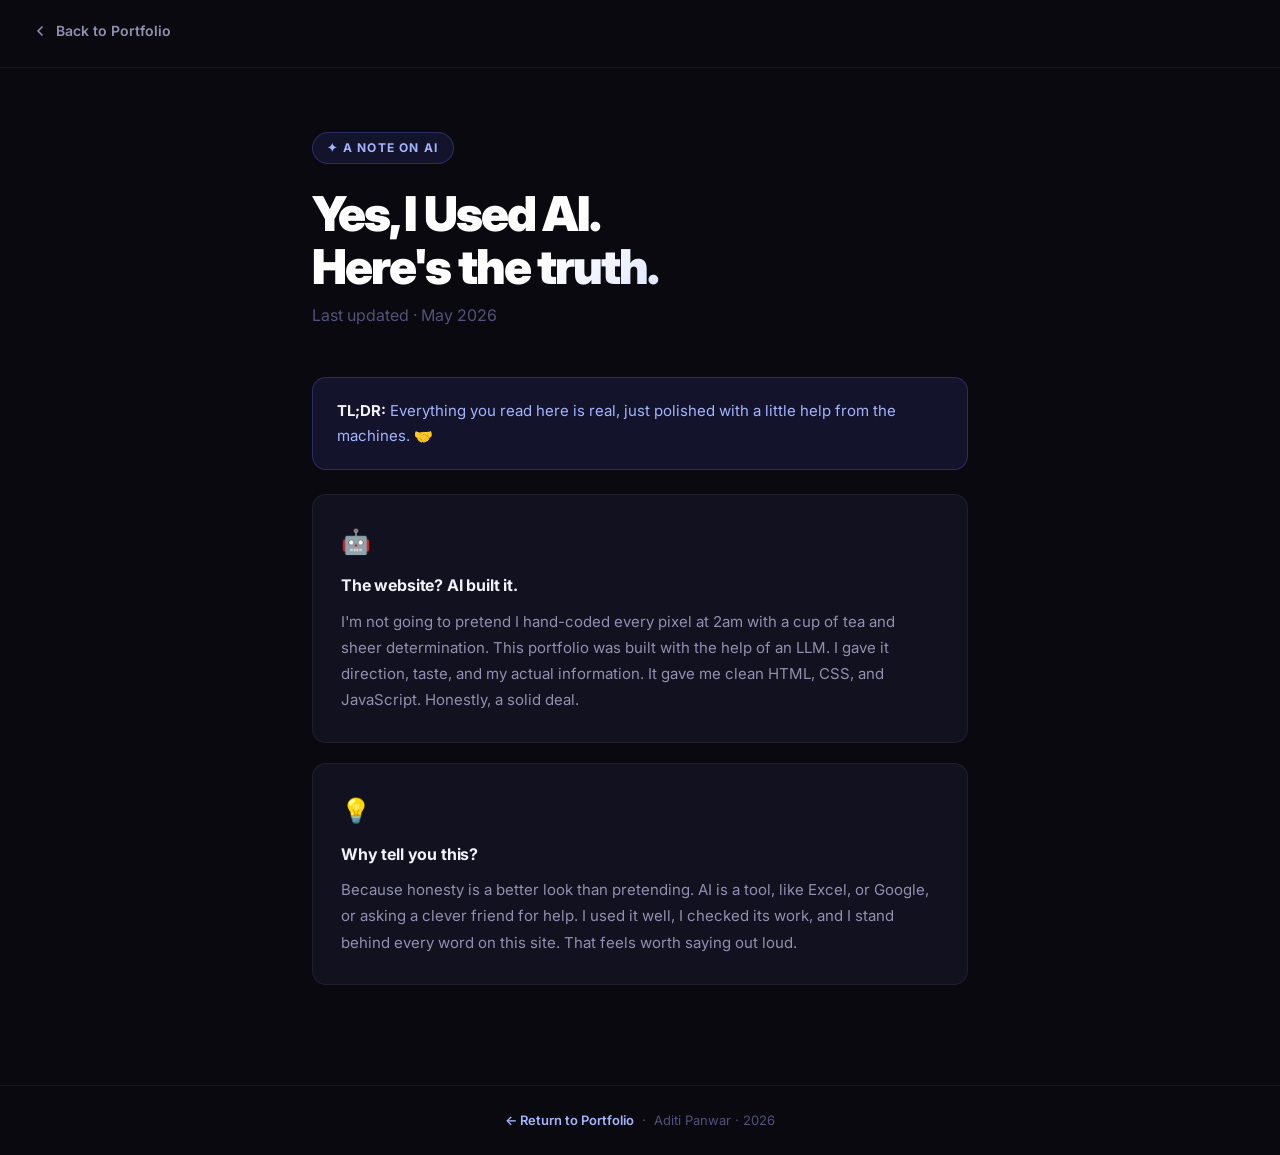
==== ai_disclaimer.html @ 4c5a3651 "feat: personalize portfolio content, branding, and visual polish - apply sage-green premium redesign" ====
<!DOCTYPE html>
<html lang="en">
<head>
  <meta charset="UTF-8" />
  <meta name="viewport" content="width=device-width, initial-scale=1.0" />
  <title>AI Disclaimer — Aditi Panwar</title>
  <meta name="description" content="AI usage disclaimer for Aditi Panwar's personal portfolio website." />
  <link rel="preconnect" href="https://fonts.googleapis.com" />
  <link rel="preconnect" href="https://fonts.gstatic.com" crossorigin />
  <link href="https://fonts.googleapis.com/css2?family=Inter:wght@300;400;500;600;700;800&display=swap" rel="stylesheet" />
  <style>
    *, *::before, *::after { box-sizing: border-box; margin: 0; padding: 0; }

    :root {
      --bg:           #09090f;
      --bg-card:      #111120;
      --bg-raised:    #181830;
      --accent:       #6366f1;
      --accent-light: #a5b4fc;
      --accent-dim:   rgba(99,102,241,0.12);
      --accent-border:rgba(99,102,241,0.30);
      --text-primary: #f1f1f8;
      --text-secondary:#9090b0;
      --text-muted:   #52527a;
      --border:       rgba(255,255,255,0.06);
      --radius:       14px;
      --ease:         cubic-bezier(0.4, 0, 0.2, 1);
    }

    html { scroll-behavior: smooth; }

    body {
      font-family: 'Inter', -apple-system, BlinkMacSystemFont, sans-serif;
      background: var(--bg);
      color: var(--text-primary);
      line-height: 1.6;
      min-height: 100vh;
      display: flex;
      flex-direction: column;
      -webkit-font-smoothing: antialiased;
    }

    /* Back link bar */
    .topbar {
      padding: 1.25rem 2rem;
      border-bottom: 1px solid var(--border);
    }
    .back-link {
      display: inline-flex;
      align-items: center;
      gap: 0.5rem;
      font-size: 0.875rem;
      font-weight: 600;
      color: var(--text-secondary);
      text-decoration: none;
      transition: color 0.25s var(--ease);
    }
    .back-link:hover { color: var(--accent-light); }
    .back-link svg { transition: transform 0.25s var(--ease); }
    .back-link:hover svg { transform: translateX(-3px); }

    /* Main content */
    main {
      flex: 1;
      max-width: 720px;
      margin: 0 auto;
      padding: 4rem 2rem 5rem;
      width: 100%;
    }

    /* Badge */
    .ai-badge {
      display: inline-flex;
      align-items: center;
      gap: 0.5rem;
      padding: 0.35rem 0.9rem;
      border-radius: 99px;
      font-size: 0.75rem;
      font-weight: 700;
      letter-spacing: 0.1em;
      text-transform: uppercase;
      background: var(--accent-dim);
      color: var(--accent-light);
      border: 1px solid var(--accent-border);
      margin-bottom: 1.5rem;
    }

    h1 {
      font-size: clamp(2rem, 5vw, 3rem);
      font-weight: 900;
      letter-spacing: -0.04em;
      line-height: 1.1;
      margin-bottom: 0.6rem;
      background: linear-gradient(140deg, #fff 40%, var(--accent-light) 100%);
      -webkit-background-clip: text;
      -webkit-text-fill-color: transparent;
      background-clip: text;
    }

    .subtitle {
      font-size: 1rem;
      color: var(--text-muted);
      margin-bottom: 3rem;
    }

    /* Cards */
    .card {
      background: var(--bg-card);
      border: 1px solid var(--border);
      border-radius: var(--radius);
      padding: 1.75rem;
      margin-bottom: 1.25rem;
      transition: border-color 0.3s var(--ease);
    }
    .card:hover { border-color: var(--accent-border); }

    .card-icon {
      font-size: 1.5rem;
      margin-bottom: 0.75rem;
    }

    .card h2 {
      font-size: 1rem;
      font-weight: 700;
      color: var(--text-primary);
      letter-spacing: -0.01em;
      margin-bottom: 0.6rem;
    }

    .card p {
      font-size: 0.9375rem;
      color: var(--text-secondary);
      line-height: 1.75;
    }

    /* Summary box */
    .summary {
      background: var(--accent-dim);
      border: 1px solid var(--accent-border);
      border-radius: var(--radius);
      padding: 1.25rem 1.5rem;
      margin-top: 2rem;
      margin-bottom: 1.5rem;
      font-size: 0.9375rem;
      color: var(--accent-light);
      line-height: 1.7;
    }
    .summary strong { color: var(--text-primary); }

    /* Footer */
    footer {
      text-align: center;
      padding: 1.5rem 2rem;
      border-top: 1px solid var(--border);
      font-size: 0.8125rem;
      color: var(--text-muted);
    }
    footer a {
      color: var(--accent-light);
      text-decoration: none;
      font-weight: 600;
    }
    footer a:hover { text-decoration: underline; }

    @media (max-width: 480px) {
      main { padding: 2.5rem 1.25rem 4rem; }
    }
  </style>
</head>
<body>

  <div class="topbar">
    <a href="index.html" class="back-link" aria-label="Back to portfolio">
      <svg xmlns="http://www.w3.org/2000/svg" width="16" height="16" viewBox="0 0 24 24" fill="none"
           stroke="currentColor" stroke-width="2.5" stroke-linecap="round" stroke-linejoin="round" aria-hidden="true">
        <polyline points="15 18 9 12 15 6"/>
      </svg>
      Back to Portfolio
    </a>
  </div>

  <main>
    <div class="ai-badge">
      ✦ A note on AI
    </div>

    <h1>Yes, I Used AI.<br/>Here's the truth.</h1>
    <p class="subtitle">Last updated · May 2026</p>

    <div class="summary">
      <strong>TL;DR:</strong> Everything you read here is real, just polished with a little help from the machines. 🤝
    </div>

    <div class="card">
      <div class="card-icon">🤖</div>
      <h2>The website? AI built it.</h2>
      <p>
        I'm not going to pretend I hand-coded every pixel at 2am with a cup of tea and sheer determination.
        This portfolio was built with the help of an LLM. I gave it direction, taste, and my actual information.
        It gave me clean HTML, CSS, and JavaScript. Honestly, a solid deal.
      </p>
    </div>

    <div class="card">
      <div class="card-icon">💡</div>
      <h2>Why tell you this?</h2>
      <p>
        Because honesty is a better look than pretending.
        AI is a tool, like Excel, or Google, or asking a clever friend for help.
        I used it well, I checked its work, and I stand behind every word on this site.
        That feels worth saying out loud.
      </p>
    </div>
  </main>

  <footer>
    <p>
      <a href="index.html">← Return to Portfolio</a>
      &nbsp;·&nbsp;
      Aditi Panwar · <span id="year"></span>
    </p>
  </footer>

  <script>
    const y = document.getElementById('year');
    if (y) y.textContent = new Date().getFullYear();
  </script>

</body>
</html>
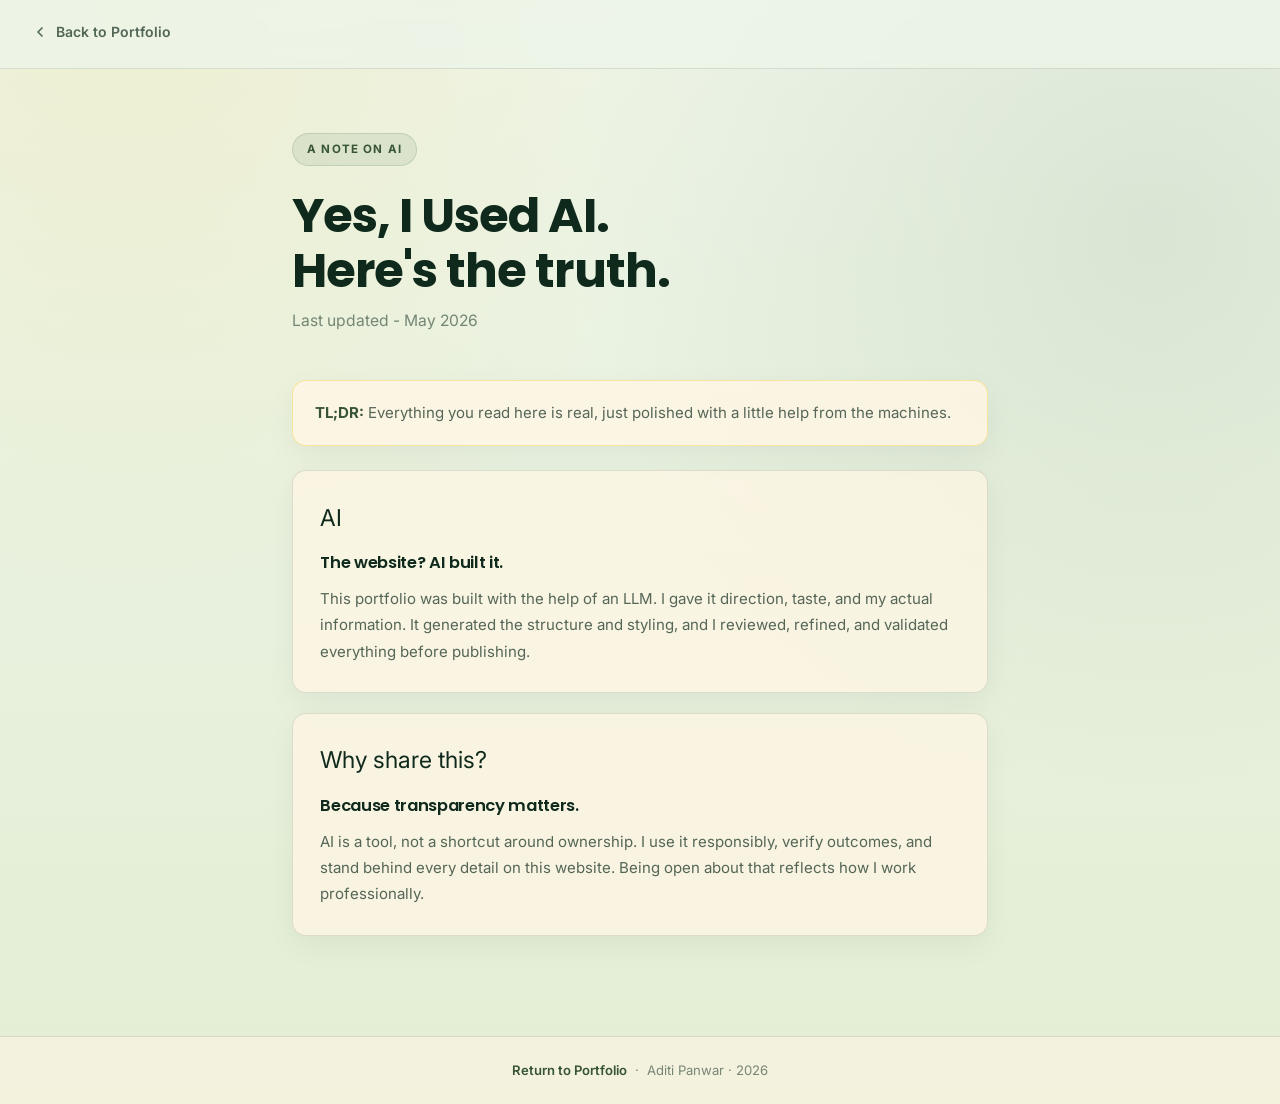
==== commit 1676c382: "fix(css): restore clear section alternation and separate Education/Skills visually enforce alternati" ====
--- a/ai_disclaimer.html
+++ b/ai_disclaimer.html
@@ -3,48 +3,60 @@
 <head>
   <meta charset="UTF-8" />
   <meta name="viewport" content="width=device-width, initial-scale=1.0" />
-  <title>AI Disclaimer — Aditi Panwar</title>
+  <title>AI Disclaimer - Aditi Panwar</title>
   <meta name="description" content="AI usage disclaimer for Aditi Panwar's personal portfolio website." />
   <link rel="preconnect" href="https://fonts.googleapis.com" />
   <link rel="preconnect" href="https://fonts.gstatic.com" crossorigin />
-  <link href="https://fonts.googleapis.com/css2?family=Inter:wght@300;400;500;600;700;800&display=swap" rel="stylesheet" />
+  <link href="https://fonts.googleapis.com/css2?family=Inter:wght@400;500;600;700&family=Poppins:wght@500;600;700&display=swap" rel="stylesheet" />
   <style>
     *, *::before, *::after { box-sizing: border-box; margin: 0; padding: 0; }
 
     :root {
-      --bg:           #09090f;
-      --bg-card:      #111120;
-      --bg-raised:    #181830;
-      --accent:       #6366f1;
-      --accent-light: #a5b4fc;
-      --accent-dim:   rgba(99,102,241,0.12);
-      --accent-border:rgba(99,102,241,0.30);
-      --text-primary: #f1f1f8;
-      --text-secondary:#9090b0;
-      --text-muted:   #52527a;
-      --border:       rgba(255,255,255,0.06);
-      --radius:       14px;
-      --ease:         cubic-bezier(0.4, 0, 0.2, 1);
+      --bg: #EEF5E9;
+      --bg-sage: #E3EED4;
+      --bg-cream: #FFF6E5;
+      --primary: #6B9071;
+      --accent: #375534;
+      --warm: #F4D35E;
+      --text-primary: #0F2A1D;
+      --text-secondary: rgba(15, 42, 29, 0.70);
+      --text-muted: rgba(15, 42, 29, 0.54);
+      --border: rgba(15, 42, 29, 0.12);
+      --radius: 14px;
+      --shadow: 0 10px 30px rgba(0, 0, 0, 0.05);
+      --ease: cubic-bezier(0.4, 0, 0.2, 1);
     }
 
     html { scroll-behavior: smooth; }
 
     body {
-      font-family: 'Inter', -apple-system, BlinkMacSystemFont, sans-serif;
-      background: var(--bg);
+      font-family: 'Inter', -apple-system, BlinkMacSystemFont, 'Segoe UI', sans-serif;
       color: var(--text-primary);
-      line-height: 1.6;
+      line-height: 1.7;
       min-height: 100vh;
       display: flex;
       flex-direction: column;
+      background:
+        radial-gradient(circle at 10% 0%, rgba(244, 211, 94, 0.16), transparent 38%),
+        radial-gradient(circle at 90% 20%, rgba(107, 144, 113, 0.14), transparent 40%),
+        linear-gradient(180deg, var(--bg), var(--bg-sage));
       -webkit-font-smoothing: antialiased;
     }
 
-    /* Back link bar */
+    h1, h2 {
+      font-family: 'Poppins', 'DM Sans', -apple-system, BlinkMacSystemFont, 'Segoe UI', sans-serif;
+      letter-spacing: -0.02em;
+      color: var(--text-primary);
+    }
+
     .topbar {
       padding: 1.25rem 2rem;
       border-bottom: 1px solid var(--border);
-    }
+      background: rgba(238, 245, 233, 0.78);
+      backdrop-filter: blur(8px);
+      -webkit-backdrop-filter: blur(8px);
+    }
+
     .back-link {
       display: inline-flex;
       align-items: center;
@@ -53,117 +65,131 @@
       font-weight: 600;
       color: var(--text-secondary);
       text-decoration: none;
-      transition: color 0.25s var(--ease);
-    }
-    .back-link:hover { color: var(--accent-light); }
-    .back-link svg { transition: transform 0.25s var(--ease); }
+      transition: all 0.3s var(--ease);
+    }
+
+    .back-link:hover { color: var(--accent); }
+    .back-link svg { transition: transform 0.3s var(--ease); }
     .back-link:hover svg { transform: translateX(-3px); }
 
-    /* Main content */
     main {
       flex: 1;
-      max-width: 720px;
+      max-width: 760px;
+      width: 100%;
       margin: 0 auto;
       padding: 4rem 2rem 5rem;
-      width: 100%;
-    }
-
-    /* Badge */
+    }
+
     .ai-badge {
       display: inline-flex;
       align-items: center;
-      gap: 0.5rem;
-      padding: 0.35rem 0.9rem;
-      border-radius: 99px;
-      font-size: 0.75rem;
+      gap: 0.45rem;
+      padding: 0.35rem 0.88rem;
+      border-radius: 999px;
+      font-size: 0.72rem;
       font-weight: 700;
       letter-spacing: 0.1em;
       text-transform: uppercase;
-      background: var(--accent-dim);
-      color: var(--accent-light);
-      border: 1px solid var(--accent-border);
-      margin-bottom: 1.5rem;
+      color: var(--accent);
+      background: rgba(107, 144, 113, 0.14);
+      border: 1px solid rgba(107, 144, 113, 0.24);
+      margin-bottom: 1.4rem;
     }
 
     h1 {
       font-size: clamp(2rem, 5vw, 3rem);
-      font-weight: 900;
-      letter-spacing: -0.04em;
-      line-height: 1.1;
+      font-weight: 650;
+      line-height: 1.15;
       margin-bottom: 0.6rem;
-      background: linear-gradient(140deg, #fff 40%, var(--accent-light) 100%);
-      -webkit-background-clip: text;
-      -webkit-text-fill-color: transparent;
-      background-clip: text;
     }
 
     .subtitle {
-      font-size: 1rem;
+      font-size: 0.98rem;
       color: var(--text-muted);
-      margin-bottom: 3rem;
-    }
-
-    /* Cards */
+      margin-bottom: 2.8rem;
+    }
+
+    .summary {
+      background: rgba(255, 246, 229, 0.82);
+      border: 1px solid rgba(244, 211, 94, 0.5);
+      border-radius: var(--radius);
+      padding: 1.2rem 1.35rem;
+      margin-bottom: 1.5rem;
+      font-size: 0.94rem;
+      color: var(--text-secondary);
+      line-height: 1.75;
+      box-shadow: var(--shadow);
+    }
+
+    .summary strong {
+      color: var(--accent);
+    }
+
     .card {
-      background: var(--bg-card);
+      background: rgba(255, 246, 229, 0.74);
       border: 1px solid var(--border);
       border-radius: var(--radius);
-      padding: 1.75rem;
+      padding: 1.7rem;
       margin-bottom: 1.25rem;
-      transition: border-color 0.3s var(--ease);
-    }
-    .card:hover { border-color: var(--accent-border); }
+      box-shadow: var(--shadow);
+      transition: all 0.3s var(--ease);
+    }
+
+    .card:hover {
+      border-color: rgba(107, 144, 113, 0.34);
+      transform: translateY(-2px);
+    }
 
     .card-icon {
-      font-size: 1.5rem;
-      margin-bottom: 0.75rem;
+      font-size: 1.45rem;
+      margin-bottom: 0.7rem;
     }
 
     .card h2 {
-      font-size: 1rem;
-      font-weight: 700;
-      color: var(--text-primary);
-      letter-spacing: -0.01em;
-      margin-bottom: 0.6rem;
+      font-size: 1.03rem;
+      font-weight: 600;
+      margin-bottom: 0.55rem;
     }
 
     .card p {
-      font-size: 0.9375rem;
+      font-size: 0.94rem;
       color: var(--text-secondary);
       line-height: 1.75;
     }
 
-    /* Summary box */
-    .summary {
-      background: var(--accent-dim);
-      border: 1px solid var(--accent-border);
-      border-radius: var(--radius);
-      padding: 1.25rem 1.5rem;
-      margin-top: 2rem;
-      margin-bottom: 1.5rem;
-      font-size: 0.9375rem;
-      color: var(--accent-light);
-      line-height: 1.7;
-    }
-    .summary strong { color: var(--text-primary); }
-
-    /* Footer */
     footer {
       text-align: center;
-      padding: 1.5rem 2rem;
+      padding: 1.4rem 2rem;
       border-top: 1px solid var(--border);
-      font-size: 0.8125rem;
+      font-size: 0.82rem;
       color: var(--text-muted);
-    }
+      background: rgba(255, 246, 229, 0.6);
+    }
+
     footer a {
-      color: var(--accent-light);
+      color: var(--accent);
       text-decoration: none;
       font-weight: 600;
-    }
-    footer a:hover { text-decoration: underline; }
-
-    @media (max-width: 480px) {
-      main { padding: 2.5rem 1.25rem 4rem; }
+      transition: all 0.3s var(--ease);
+    }
+
+    footer a:hover {
+      color: var(--primary);
+      text-decoration: underline;
+    }
+
+    @media (max-width: 640px) {
+      .topbar,
+      main,
+      footer {
+        padding-left: 1.25rem;
+        padding-right: 1.25rem;
+      }
+
+      main {
+        padding-top: 2.7rem;
+        padding-bottom: 4rem;
+      }
     }
   </style>
 </head>
@@ -181,41 +207,38 @@
 
   <main>
     <div class="ai-badge">
-      ✦ A note on AI
+      A note on AI
     </div>
 
     <h1>Yes, I Used AI.<br/>Here's the truth.</h1>
-    <p class="subtitle">Last updated · May 2026</p>
+    <p class="subtitle">Last updated - May 2026</p>
 
     <div class="summary">
-      <strong>TL;DR:</strong> Everything you read here is real, just polished with a little help from the machines. 🤝
+      <strong>TL;DR:</strong> Everything you read here is real, just polished with a little help from the machines.
     </div>
 
     <div class="card">
-      <div class="card-icon">🤖</div>
+      <div class="card-icon">AI</div>
       <h2>The website? AI built it.</h2>
       <p>
-        I'm not going to pretend I hand-coded every pixel at 2am with a cup of tea and sheer determination.
         This portfolio was built with the help of an LLM. I gave it direction, taste, and my actual information.
-        It gave me clean HTML, CSS, and JavaScript. Honestly, a solid deal.
+        It generated the structure and styling, and I reviewed, refined, and validated everything before publishing.
       </p>
     </div>
 
     <div class="card">
-      <div class="card-icon">💡</div>
-      <h2>Why tell you this?</h2>
+      <div class="card-icon">Why share this?</div>
+      <h2>Because transparency matters.</h2>
       <p>
-        Because honesty is a better look than pretending.
-        AI is a tool, like Excel, or Google, or asking a clever friend for help.
-        I used it well, I checked its work, and I stand behind every word on this site.
-        That feels worth saying out loud.
+        AI is a tool, not a shortcut around ownership. I use it responsibly, verify outcomes, and stand behind every
+        detail on this website. Being open about that reflects how I work professionally.
       </p>
     </div>
   </main>
 
   <footer>
     <p>
-      <a href="index.html">← Return to Portfolio</a>
+      <a href="index.html">Return to Portfolio</a>
       &nbsp;·&nbsp;
       Aditi Panwar · <span id="year"></span>
     </p>
